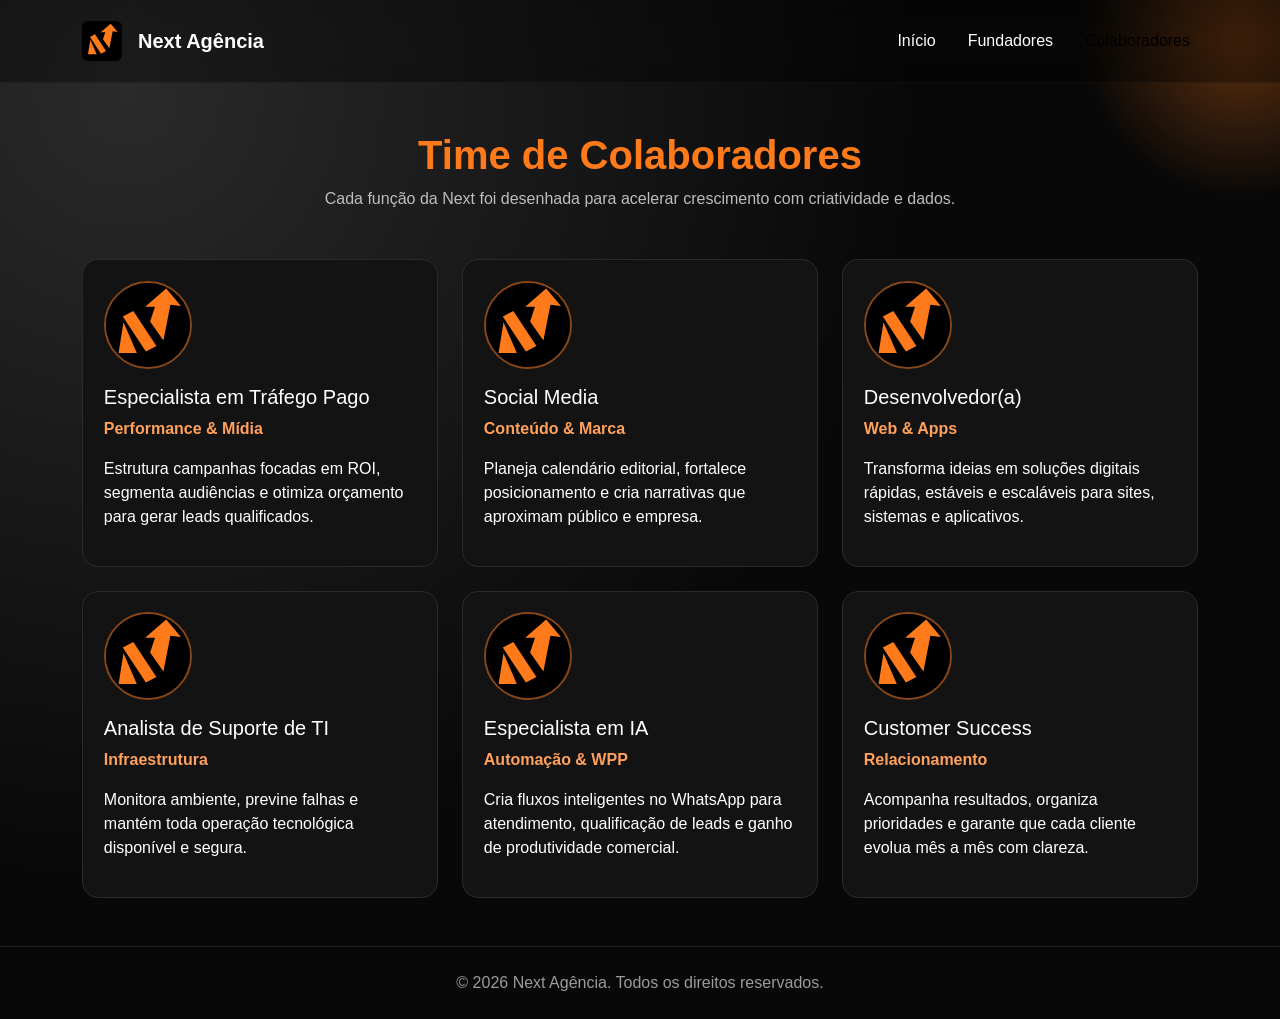
==== colaboradores.html @ 8b3afe0f "Padroniza formatação visual de texto nas páginas de serviço" ====
<!doctype html>
<html lang="pt-BR">
  <head>
    <meta charset="UTF-8" />
    <meta name="viewport" content="width=device-width, initial-scale=1.0" />
    <title>Colaboradores | Next Agência</title>
    <link
      href="https://cdn.jsdelivr.net/npm/bootstrap@5.3.3/dist/css/bootstrap.min.css"
      rel="stylesheet"
      integrity="sha384-QWTKZyjpPEjISv5WaRU9OFeRpok6YctnYmDr5pNlyT2bRjXh0JMhjY6hW+ALEwIH"
      crossorigin="anonymous"
    />
    <link rel="stylesheet" href="styles.css" />
  </head>
  <body>
    <header class="hero position-relative overflow-hidden" id="inicio">
      <nav class="navbar navbar-expand-lg py-3">
        <div class="container">
          <a class="navbar-brand d-flex align-items-center gap-3" href="index.html">
            <img src="assets/logo.svg" alt="Logo Next Agência" class="logo" />
            <span class="brand-text">Next Agência</span>
          </a>
          <button class="navbar-toggler" type="button" data-bs-toggle="collapse" data-bs-target="#menu">
            <span class="navbar-toggler-icon"></span>
          </button>
          <div class="collapse navbar-collapse" id="menu">
            <ul class="navbar-nav ms-auto align-items-lg-center gap-lg-3">
              <li class="nav-item"><a class="nav-link" href="index.html">Início</a></li>
              <li class="nav-item"><a class="nav-link" href="fundadores.html">Fundadores</a></li>
              <li class="nav-item"><a class="nav-link active" href="colaboradores.html">Colaboradores</a></li>
            </ul>
          </div>
        </div>
      </nav>

      <div class="container py-5">
        <div class="text-center mb-5 reveal visible">
          <h1 class="section-title">Time de Colaboradores</h1>
          <p class="section-subtitle">Cada função da Next foi desenhada para acelerar crescimento com criatividade e dados.</p>
        </div>

        <div class="row g-4">
          <div class="col-md-6 col-xl-4">
            <article class="team-card h-100">
              <img src="assets/logo.svg" alt="Foto provisória colaborador tráfego" class="team-photo" />
              <h2 class="h5 mt-3">Especialista em Tráfego Pago</h2>
              <p class="team-role">Performance & Mídia</p>
              <p>Estrutura campanhas focadas em ROI, segmenta audiências e otimiza orçamento para gerar leads qualificados.</p>
            </article>
          </div>

          <div class="col-md-6 col-xl-4">
            <article class="team-card h-100">
              <img src="assets/logo.svg" alt="Foto provisória colaborador social media" class="team-photo" />
              <h2 class="h5 mt-3">Social Media</h2>
              <p class="team-role">Conteúdo & Marca</p>
              <p>Planeja calendário editorial, fortalece posicionamento e cria narrativas que aproximam público e empresa.</p>
            </article>
          </div>

          <div class="col-md-6 col-xl-4">
            <article class="team-card h-100">
              <img src="assets/logo.svg" alt="Foto provisória colaborador desenvolvimento" class="team-photo" />
              <h2 class="h5 mt-3">Desenvolvedor(a)</h2>
              <p class="team-role">Web & Apps</p>
              <p>Transforma ideias em soluções digitais rápidas, estáveis e escaláveis para sites, sistemas e aplicativos.</p>
            </article>
          </div>

          <div class="col-md-6 col-xl-4">
            <article class="team-card h-100">
              <img src="assets/logo.svg" alt="Foto provisória colaborador suporte" class="team-photo" />
              <h2 class="h5 mt-3">Analista de Suporte de TI</h2>
              <p class="team-role">Infraestrutura</p>
              <p>Monitora ambiente, previne falhas e mantém toda operação tecnológica disponível e segura.</p>
            </article>
          </div>

          <div class="col-md-6 col-xl-4">
            <article class="team-card h-100">
              <img src="assets/logo.svg" alt="Foto provisória colaborador ia" class="team-photo" />
              <h2 class="h5 mt-3">Especialista em IA</h2>
              <p class="team-role">Automação & WPP</p>
              <p>Cria fluxos inteligentes no WhatsApp para atendimento, qualificação de leads e ganho de produtividade comercial.</p>
            </article>
          </div>

          <div class="col-md-6 col-xl-4">
            <article class="team-card h-100">
              <img src="assets/logo.svg" alt="Foto provisória colaborador atendimento" class="team-photo" />
              <h2 class="h5 mt-3">Customer Success</h2>
              <p class="team-role">Relacionamento</p>
              <p>Acompanha resultados, organiza prioridades e garante que cada cliente evolua mês a mês com clareza.</p>
            </article>
          </div>
        </div>
      </div>
    </header>

    <footer class="py-4 text-center">
      <p class="m-0">© <span id="year"></span> Next Agência. Todos os direitos reservados.</p>
    </footer>

    <script src="https://cdn.jsdelivr.net/npm/bootstrap@5.3.3/dist/js/bootstrap.bundle.min.js"></script>
    <script src="script.js"></script>
  </body>
</html>
---- styles.css ----
:root {
  --brand-orange: #ff7a1a;
  --brand-orange-soft: #ffa15b;
  --brand-black: #080808;
  --brand-dark: #111111;
  --brand-gray: #bdbdbd;
}

* {
  font-family: "Montserrat", sans-serif;
}

body {
  background: var(--brand-black);
  color: #fff;
  scroll-behavior: smooth;
}

.navbar {
  background: rgba(0, 0, 0, 0.35);
  backdrop-filter: blur(10px);
  border-bottom: 1px solid rgba(255, 255, 255, 0.04);
}

.logo {
  width: 40px;
  height: 40px;
}

.brand-text {
  color: #fff;
  font-weight: 700;
}

.nav-link {
  color: #fff;
  font-weight: 500;
  transition: color 0.2s ease;
}

.nav-link:hover,
.nav-link:focus {
  color: var(--brand-orange-soft);
}

.hero {
  min-height: 92vh;
  background: radial-gradient(circle at 10% 10%, #2a2a2a 0%, var(--brand-black) 55%);
}

.hero::before {
  content: "";
  position: absolute;
  right: -120px;
  top: -120px;
  width: 320px;
  height: 320px;
  background: radial-gradient(circle, rgba(255, 122, 26, 0.35), transparent 70%);
  pointer-events: none;
}

.floating {
  position: absolute;
  border-radius: 50%;
  filter: blur(2px);
  opacity: 0.35;
  pointer-events: none;
  animation: float 12s ease-in-out infinite;
}

.floating-1 {
  width: 90px;
  height: 90px;
  background: rgba(255, 122, 26, 0.6);
  top: 20%;
  left: 6%;
}

.floating-2 {
  width: 120px;
  height: 120px;
  background: rgba(255, 122, 26, 0.3);
  bottom: 10%;
  right: 12%;
  animation-delay: 2s;
}

.floating-3 {
  width: 50px;
  height: 50px;
  background: rgba(255, 255, 255, 0.2);
  top: 35%;
  right: 30%;
  animation-delay: 4s;
}

.badge-custom {
  display: inline-block;
  background-color: rgba(255, 122, 26, 0.15);
  border: 1px solid rgba(255, 122, 26, 0.45);
  color: var(--brand-orange-soft);
  padding: 0.5rem 1rem;
  border-radius: 999px;
  font-weight: 600;
}

.gradient-text {
  background: linear-gradient(45deg, #fff, #ffd1ac, #ff7a1a);
  -webkit-background-clip: text;
  -webkit-text-fill-color: transparent;
}

.btn-cta,
.btn-whatsapp {
  background: var(--brand-orange);
  color: #000;
  border: none;
  font-weight: 700;
  box-shadow: 0 8px 24px rgba(255, 122, 26, 0.25);
}

.btn-cta:hover,
.btn-whatsapp:hover {
  background: #ff8e3f;
  color: #000;
  transform: translateY(-2px);
}

.pulse {
  animation: pulse 2.6s infinite;
}

.glass {
  backdrop-filter: blur(14px);
}

.hero-card {
  background: linear-gradient(135deg, rgba(255, 122, 26, 0.18), rgba(255, 122, 26, 0.05));
  border: 1px solid rgba(255, 122, 26, 0.25);
  border-radius: 1rem;
}

.stats-card {
  background: rgba(255, 255, 255, 0.02);
  border: 1px solid rgba(255, 122, 26, 0.2);
  border-radius: 1rem;
  padding: 1rem;
  display: flex;
  flex-direction: column;
  gap: 0.2rem;
}

.stats-card strong {
  color: var(--brand-orange);
  font-size: 1.8rem;
  line-height: 1;
}

.stats-card span {
  color: #d6d6d6;
  font-size: 0.9rem;
}

.section {
  background-color: var(--brand-black);
}

.section-title {
  font-weight: 800;
  color: var(--brand-orange);
}

.section-subtitle {
  color: var(--brand-gray);
}

.service-card,
.feedback-card {
  position: relative;
  overflow: hidden;
  background: var(--brand-dark);
  border: 1px solid #262626;
  border-radius: 1rem;
  padding: 1.5rem;
  transition: transform 0.25s ease, border-color 0.25s ease;
}

.shine::after {
  content: "";
  position: absolute;
  top: -120%;
  left: -120%;
  width: 70%;
  height: 220%;
  background: linear-gradient(120deg, transparent, rgba(255, 255, 255, 0.14), transparent);
  transform: rotate(20deg);
  transition: all 0.6s ease;
}

.shine:hover::after {
  top: -20%;
  left: 130%;
}

.service-card:hover,
.feedback-card:hover {
  transform: translateY(-6px);
  border-color: var(--brand-orange);
}

.service-card h3 {
  color: #fff;
  font-size: 1.2rem;
  margin-bottom: 0.8rem;
}

.service-card p,
.feedback-card p {
  color: #cbcbcb;
  margin: 0;
}

.feedbacks {
  background: linear-gradient(180deg, var(--brand-black), #0f0f0f);
}

.feedback-client {
  color: var(--brand-orange-soft);
  font-weight: 700;
  margin-top: 1rem;
}

.cta-section {
  background: linear-gradient(180deg, #101010, #080808);
}

.cta-box {
  border: 1px solid rgba(255, 122, 26, 0.35);
  border-radius: 1.2rem;
  padding: 2.5rem 1.5rem;
  background: rgba(255, 122, 26, 0.08);
}



.btn-instagram {
  background: linear-gradient(45deg, #fd1d1d, #fcb045);
  color: #000;
  border: none;
  font-weight: 700;
}

.btn-instagram:hover {
  color: #000;
  transform: translateY(-2px);
}

.instagram-section {
  background: linear-gradient(180deg, #0c0c0c, #090909);
}


.instagram-card-real {
  background: #131313;
  border: 1px solid #2a2a2a;
  border-radius: 1rem;
  overflow: hidden;
  transition: transform 0.25s ease, border-color 0.25s ease;
}

.instagram-card-real:hover {
  transform: translateY(-6px);
  border-color: var(--brand-orange);
}

.ig-header {
  display: flex;
  align-items: center;
  gap: 0.75rem;
  padding: 0.9rem;
  border-bottom: 1px solid #212121;
}

.ig-avatar {
  width: 34px;
  height: 34px;
  border-radius: 50%;
  background: linear-gradient(45deg, #fd1d1d, #fcb045);
  display: inline-flex;
  align-items: center;
  justify-content: center;
  color: #000;
  font-weight: 800;
}

.ig-header p {
  margin: 0;
  color: #ababab;
  font-size: 0.8rem;
}

.ig-media {
  min-height: 260px;
  background: radial-gradient(circle at 20% 20%, rgba(255, 122, 26, 0.45), rgba(7, 7, 7, 0.95));
  display: flex;
  align-items: flex-end;
  padding: 0.9rem;
}

.ig-chip {
  background: rgba(0, 0, 0, 0.6);
  border: 1px solid rgba(255, 255, 255, 0.15);
  border-radius: 999px;
  padding: 0.3rem 0.7rem;
  font-size: 0.8rem;
}

.ig-body {
  padding: 0.9rem;
}

.ig-body p {
  color: #cfcfcf;
  margin-bottom: 0.65rem;
}

.instagram-open {
  color: var(--brand-orange-soft);
  text-decoration: none;
  font-weight: 700;
}

.instagram-open:hover {
  color: var(--brand-orange);
}



footer {
  border-top: 1px solid #1f1f1f;
  color: #9b9b9b;
}

.reveal {
  opacity: 0;
  transform: translateY(30px) scale(0.98);
  transition: opacity 0.75s ease, transform 0.75s ease;
}

.reveal.visible {
  opacity: 1;
  transform: translateY(0) scale(1);
}

@keyframes float {
  0%,
  100% {
    transform: translateY(0);
  }
  50% {
    transform: translateY(-20px);
  }
}

@keyframes pulse {
  0%,
  100% {
    box-shadow: 0 8px 24px rgba(255, 122, 26, 0.25);
  }
  50% {
    box-shadow: 0 12px 30px rgba(255, 122, 26, 0.45);
  }
}

@media (max-width: 991px) {
  .navbar-collapse {
    margin-top: 1rem;
    background: #111;
    border-radius: 0.75rem;
    padding: 1rem;
  }

  .floating {
    display: none;
  }

}

.nav-link.active {
  color: var(--brand-orange);
}

.team-card {
  background: #131313;
  border: 1px solid #2a2a2a;
  border-radius: 1rem;
  padding: 1.3rem;
  transition: transform 0.25s ease, border-color 0.25s ease;
}

.team-card:hover {
  transform: translateY(-6px);
  border-color: var(--brand-orange);
}

.team-photo {
  width: 88px;
  height: 88px;
  border-radius: 50%;
  border: 2px solid rgba(255, 122, 26, 0.5);
  object-fit: cover;
}

.team-role {
  color: var(--brand-orange-soft);
  font-weight: 700;
}

.service-more {
  margin-top: 1rem;
  background: transparent;
  border: 1px solid rgba(255, 122, 26, 0.7);
  color: var(--brand-orange-soft);
  font-weight: 700;
  opacity: 0;
  transform: translateY(8px);
  transition: all 0.25s ease;
}

.service-card:hover .service-more {
  opacity: 1;
  transform: translateY(0);
}

.service-more:hover {
  background: var(--brand-orange);
  color: #000;
}

.service-hero-image {
  width: 130px;
  height: 130px;
  border-radius: 1rem;
  border: 2px solid rgba(255, 122, 26, 0.35);
}

.service-detail-section {
  background: #111;
  border: 1px solid #282828;
  border-radius: 1rem;
  padding: 1.4rem;
}

.service-topic-card {
  background: #151515;
  border: 1px solid #2a2a2a;
  border-radius: 0.9rem;
  padding: 1rem;
}

.service-topic-card h3 {
  font-size: 1.05rem;
  color: var(--brand-orange-soft);
  margin-bottom: 0.45rem;
}

.service-topic-card p,
.service-detail-section p {
  margin: 0;
  color: #d0d0d0;
}

.service-detail-section p + p {
  margin-top: 0.75rem;
}

.service-list {
  color: #d0d0d0;
  padding-left: 1.2rem;
  display: grid;
  gap: 0.55rem;
}

@media (max-width: 991px) {
  .service-more {
    opacity: 1;
    transform: translateY(0);
  }
}

.service-page .section-title {
  font-size: clamp(1.8rem, 3.4vw, 2.7rem);
  line-height: 1.18;
  text-wrap: balance;
}

.service-page .section-subtitle {
  max-width: 760px;
  line-height: 1.6;
}

.service-page .service-detail-section {
  padding: 1.6rem;
}

.service-page .service-detail-section h2 {
  color: #f3f3f3;
  font-weight: 700;
  line-height: 1.3;
}

.service-page .service-detail-section p,
.service-page .service-list li,
.service-page .service-topic-card p {
  line-height: 1.65;
}

.service-page .service-list li + li {
  margin-top: 0.25rem;
}

@media (max-width: 991px) {
  .service-page .service-detail-section {
    padding: 1.25rem;
  }
}
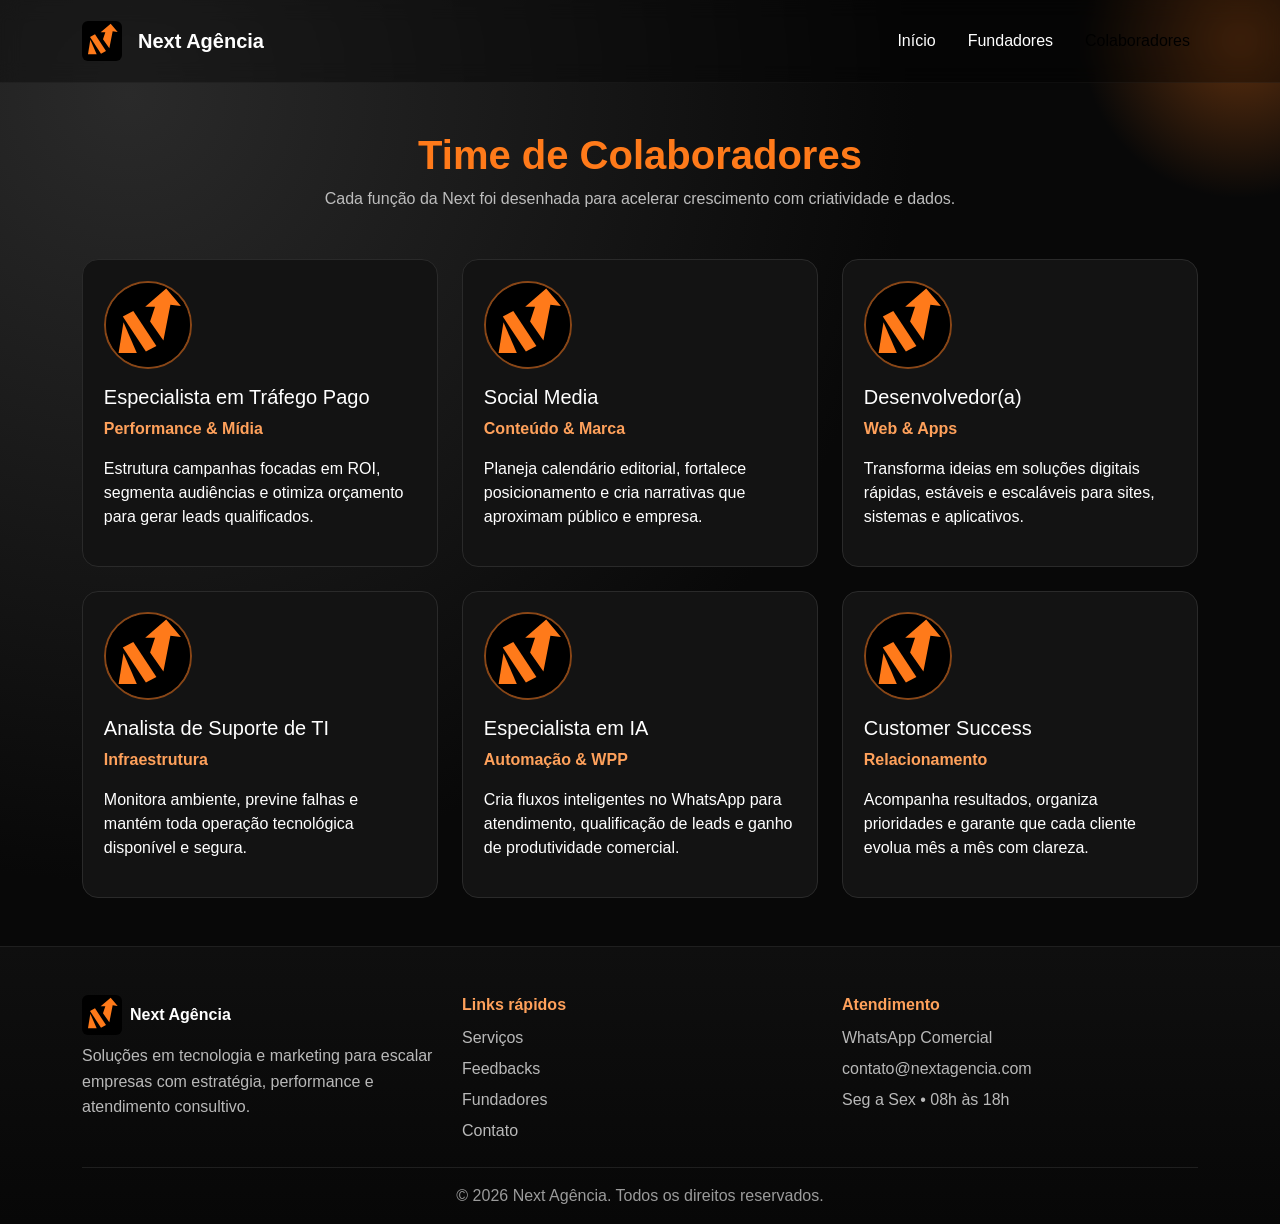
==== commit 954a91ee: "Merge pull request #11 from Murilomm8/codex/create-service-listing-webpage-with-whatsapp-y6to21 Add " ====
--- a/colaboradores.html
+++ b/colaboradores.html
@@ -97,8 +97,38 @@
       </div>
     </header>
 
-    <footer class="py-4 text-center">
-      <p class="m-0">© <span id="year"></span> Next Agência. Todos os direitos reservados.</p>
+    <footer class="footer-top pt-5 pb-3">
+      <div class="container">
+        <div class="row g-4">
+          <div class="col-lg-4">
+            <div class="d-flex align-items-center gap-2 mb-2">
+              <img src="assets/logo.svg" alt="Logo Next Agência" class="logo" />
+              <strong class="brand-text">Next Agência</strong>
+            </div>
+            <p class="footer-text mb-0">Soluções em tecnologia e marketing para escalar empresas com estratégia, performance e atendimento consultivo.</p>
+          </div>
+          <div class="col-6 col-lg-4">
+            <h3 class="footer-title">Links rápidos</h3>
+            <ul class="footer-links list-unstyled m-0">
+              <li><a href="index.html#servicos">Serviços</a></li>
+              <li><a href="index.html#feedbacks">Feedbacks</a></li>
+              <li><a href="fundadores.html">Fundadores</a></li>
+              <li><a href="index.html#contato">Contato</a></li>
+            </ul>
+          </div>
+          <div class="col-6 col-lg-4">
+            <h3 class="footer-title">Atendimento</h3>
+            <ul class="footer-links list-unstyled m-0">
+              <li><a href="https://wa.me/5500000000000?text=Ol%C3%A1%2C%20quero%20atendimento%20da%20Next%20Ag%C3%AAncia" target="_blank" rel="noopener noreferrer">WhatsApp Comercial</a></li>
+              <li><a href="mailto:contato@nextagencia.com">contato@nextagencia.com</a></li>
+              <li><span>Seg a Sex • 08h às 18h</span></li>
+            </ul>
+          </div>
+        </div>
+        <div class="footer-bottom mt-4 pt-3 text-center">
+          <p class="m-0">© <span id="year"></span> Next Agência. Todos os direitos reservados.</p>
+        </div>
+      </div>
     </footer>
 
     <script src="https://cdn.jsdelivr.net/npm/bootstrap@5.3.3/dist/js/bootstrap.bundle.min.js"></script>
--- a/styles.css
+++ b/styles.css
@@ -524,3 +524,40 @@
     padding: 1.25rem;
   }
 }
+
+.footer-top {
+  background: linear-gradient(180deg, #0f0f0f, #070707);
+  border-top: 1px solid #1f1f1f;
+}
+
+.footer-title {
+  font-size: 1rem;
+  color: var(--brand-orange-soft);
+  font-weight: 700;
+  margin-bottom: 0.7rem;
+}
+
+.footer-text {
+  color: #b9b9b9;
+  line-height: 1.6;
+}
+
+.footer-links {
+  display: grid;
+  gap: 0.45rem;
+}
+
+.footer-links a,
+.footer-links span {
+  color: #b9b9b9;
+  text-decoration: none;
+}
+
+.footer-links a:hover {
+  color: var(--brand-orange-soft);
+}
+
+.footer-bottom {
+  border-top: 1px solid #1f1f1f;
+  color: #9b9b9b;
+}
